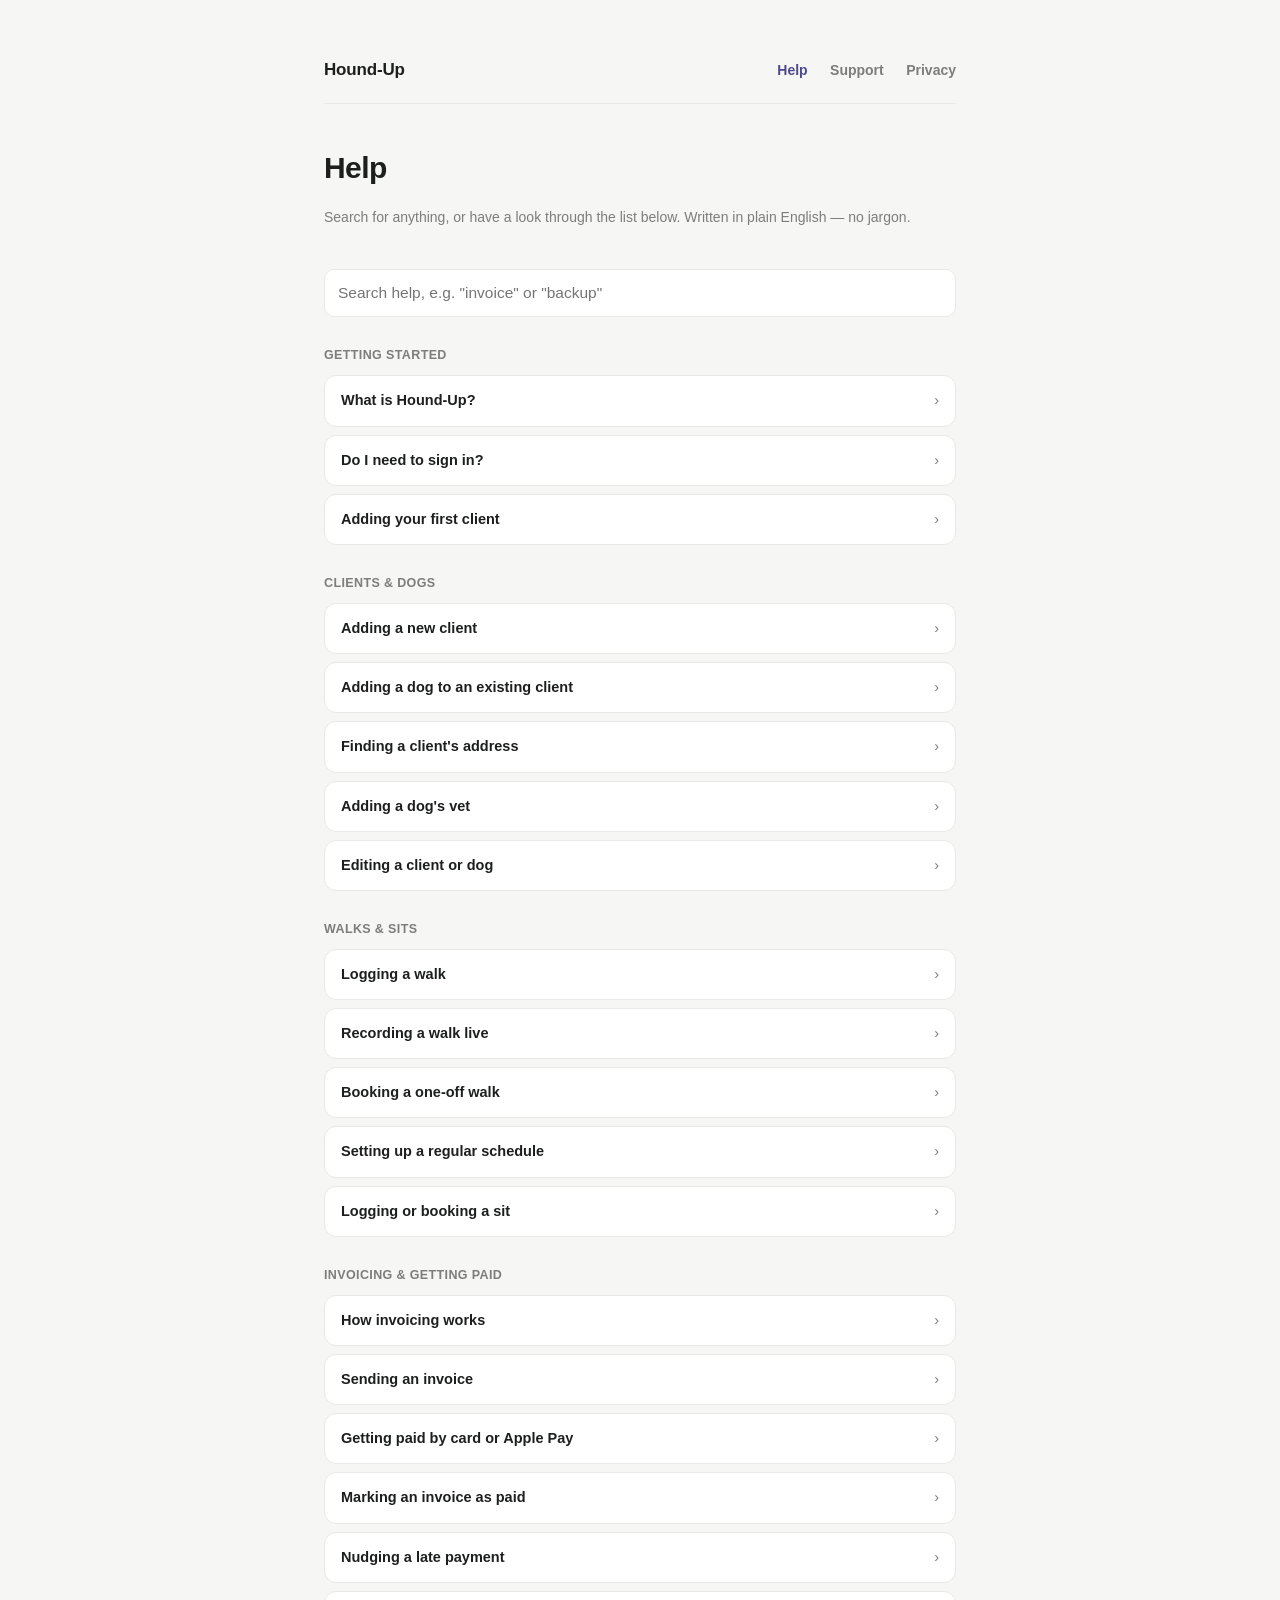
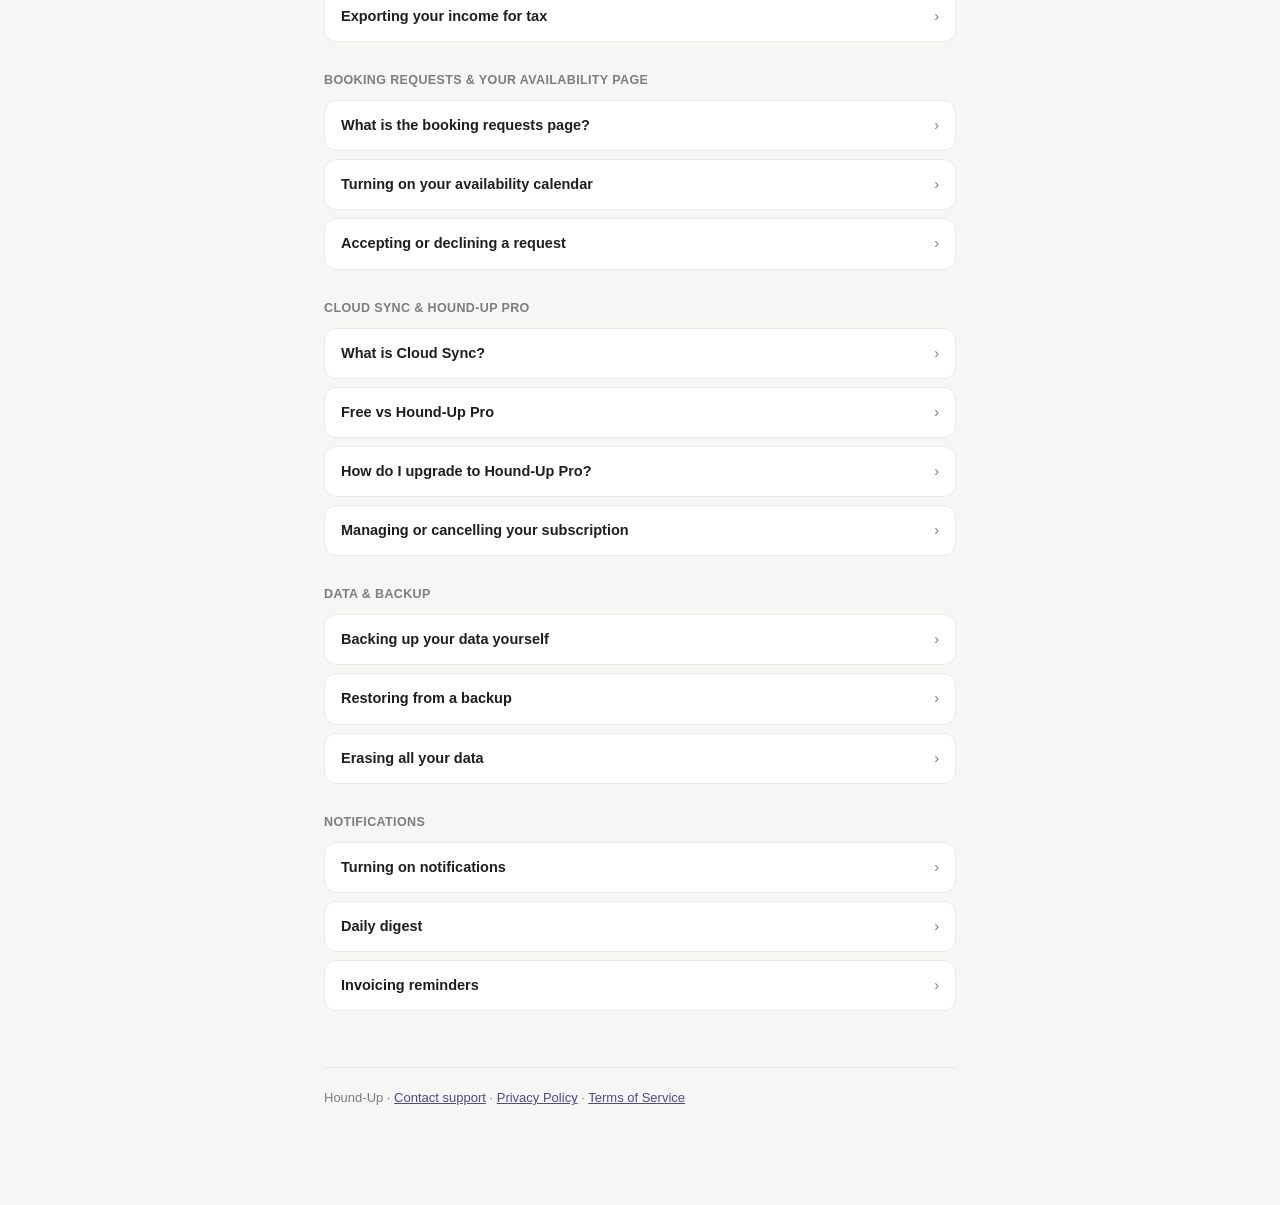
==== help.html @ 18dcc7c6 "Add a searchable Help Centre; trim Support to contact + link New help.html (search + category list +" ====
<!doctype html>
<html lang="en">
<head>
<meta charset="utf-8">
<meta name="viewport" content="width=device-width, initial-scale=1">
<title>Help — Hound-Up</title>
<link rel="stylesheet" href="style.css">
<style>
  .help-search { margin-bottom: 28px; }
  .help-category { font-size: 12.5px; font-weight: 800; letter-spacing: 0.03em; text-transform: uppercase; color: var(--muted); margin: 28px 0 10px; }
  .help-category:first-of-type { margin-top: 0; }
  .help-list { display: flex; flex-direction: column; gap: 8px; }
  .help-row { display: flex; align-items: center; justify-content: space-between; gap: 10px; background: var(--surface); border: 1px solid var(--hairline); border-radius: 12px; padding: 13px 16px; text-decoration: none; color: var(--ink); font-weight: 700; font-size: 14.5px; cursor: pointer; }
  .help-row:hover { border-color: var(--accent); }
  .help-row .chev { color: var(--muted); font-weight: 400; }
  .help-empty { color: var(--muted); font-size: 14.5px; padding: 12px 2px; }
  #detail-view { display: none; }
  .help-back { display: inline-block; margin-bottom: 18px; color: var(--accent); font-weight: 700; font-size: 13.5px; text-decoration: none; cursor: pointer; }
  .help-article-body p { margin: 0 0 14px; }
  .plan-card { background: var(--surface); border: 1px solid var(--hairline); border-radius: 12px; padding: 12px 16px 4px; margin-bottom: 10px; }
  .plan-card .feature { font-weight: 800; font-size: 14px; margin-bottom: 6px; }
  .plan-line { display: flex; gap: 10px; padding: 8px 0; font-size: 13.5px; }
  .plan-line + .plan-line { border-top: 1px solid var(--hairline); }
  .plan-line .plan-label { flex: 0 0 92px; font-weight: 800; font-size: 10.5px; text-transform: uppercase; letter-spacing: 0.02em; color: var(--muted); padding-top: 1px; }
  .plan-line.pro .plan-label { color: var(--accent); }
  .plan-line .plan-value { color: var(--ink); }
</style>
</head>
<body>
<div class="wrap">
  <header class="top">
    <a class="brand" href="/">Hound-Up</a>
    <nav>
      <a href="/help.html" aria-current="page">Help</a>
      <a href="/support.html">Support</a>
      <a href="/privacy.html">Privacy</a>
    </nav>
  </header>

  <div id="list-view">
    <h1>Help</h1>
    <p class="meta">Search for anything, or have a look through the list below. Written in plain English — no jargon.</p>

    <div class="field help-search">
      <input type="text" id="search" placeholder="Search help, e.g. &quot;invoice&quot; or &quot;backup&quot;" autocomplete="off">
    </div>

    <div id="results"></div>
  </div>

  <div id="detail-view">
    <a class="help-back" id="back-link">&larr; Back to Help</a>
    <h1 id="detail-title"></h1>
    <div id="detail-body"></div>
  </div>

  <footer>
    Hound-Up &middot; <a href="/support.html">Contact support</a> &middot; <a href="/privacy.html">Privacy Policy</a> &middot; <a href="/terms.html">Terms of Service</a>
  </footer>
</div>

<script>
  let articles = [];

  function categoriesInOrder(list) {
    const seen = new Set();
    const ordered = [];
    for (const a of list) {
      if (!seen.has(a.category)) { seen.add(a.category); ordered.push(a.category); }
    }
    return ordered;
  }

  function renderList(query) {
    const results = document.getElementById("results");
    results.innerHTML = "";
    const q = (query || "").trim().toLowerCase();

    if (!q) {
      for (const category of categoriesInOrder(articles)) {
        const heading = document.createElement("div");
        heading.className = "help-category";
        heading.textContent = category;
        results.appendChild(heading);

        const list = document.createElement("div");
        list.className = "help-list";
        articles.filter((a) => a.category === category).forEach((a) => list.appendChild(articleRow(a)));
        results.appendChild(list);
      }
      return;
    }

    const matches = articles.filter((a) =>
      a.title.toLowerCase().includes(q) ||
      a.body.some((p) => p.toLowerCase().includes(q)) ||
      (a.rows || []).some((r) => r.feature.toLowerCase().includes(q))
    );

    if (matches.length === 0) {
      const empty = document.createElement("div");
      empty.className = "help-empty";
      empty.textContent = `No help articles match "${query}" — try a different word.`;
      results.appendChild(empty);
      return;
    }

    const list = document.createElement("div");
    list.className = "help-list";
    matches.forEach((a) => list.appendChild(articleRow(a)));
    results.appendChild(list);
  }

  function articleRow(article) {
    const row = document.createElement("a");
    row.className = "help-row";
    row.href = `#${article.id}`;
    row.innerHTML = `<span>${article.title}</span><span class="chev">&rsaquo;</span>`;
    return row;
  }

  function renderDetail(article) {
    document.getElementById("detail-title").textContent = article.title;
    const body = document.getElementById("detail-body");
    body.innerHTML = "";

    if (article.kind === "planComparison" && article.rows) {
      const intro = document.createElement("div");
      intro.className = "help-article-body";
      article.body.forEach((p) => {
        const para = document.createElement("p");
        para.textContent = p;
        intro.appendChild(para);
      });
      body.appendChild(intro);

      article.rows.forEach((row) => {
        const card = document.createElement("div");
        card.className = "plan-card";
        card.innerHTML = `
          <div class="feature">${row.feature}</div>
          <div class="plan-line"><span class="plan-label">Free</span><span class="plan-value">${row.free}</span></div>
          <div class="plan-line pro"><span class="plan-label">Hound-Up Pro</span><span class="plan-value">${row.pro}</span></div>
        `;
        body.appendChild(card);
      });
      return;
    }

    const wrap = document.createElement("div");
    wrap.className = "help-article-body";
    article.body.forEach((p) => {
      const para = document.createElement("p");
      para.textContent = p;
      wrap.appendChild(para);
    });
    body.appendChild(wrap);
  }

  function showList() {
    document.getElementById("list-view").style.display = "block";
    document.getElementById("detail-view").style.display = "none";
  }

  function showDetail(article) {
    renderDetail(article);
    document.getElementById("list-view").style.display = "none";
    document.getElementById("detail-view").style.display = "block";
    window.scrollTo(0, 0);
  }

  function routeFromHash() {
    const id = window.location.hash.replace(/^#/, "");
    if (!id) { showList(); return; }
    const article = articles.find((a) => a.id === id);
    if (article) showDetail(article); else showList();
  }

  document.getElementById("search").addEventListener("input", (e) => renderList(e.target.value));
  document.getElementById("back-link").addEventListener("click", () => { window.location.hash = ""; });
  window.addEventListener("hashchange", routeFromHash);

  fetch("/help-content.json")
    .then((r) => r.json())
    .then((data) => {
      articles = data.articles || [];
      renderList("");
      routeFromHash();
    })
    .catch(() => {
      document.getElementById("results").innerHTML = '<p class="help-empty">Couldn\'t load help articles — check your connection and reload the page.</p>';
    });
</script>
</body>
</html>
---- style.css ----
/* Matches Hound-Up's own design tokens exactly — see
   Packages/DesignSystem/Sources/DesignSystem/Colors/ColorTokens.swift
   in the app repo (canvas/surface/ink/mutedBody/hairline/accent/onAccent).
   --accent is the app's own Indigo theme (AppTheme.palette, .indigo case)
   — every walker's page uses this same brand color, not a per-walker one. */
:root {
  --bg: #f6f6f5;
  --surface: #ffffff;
  --ink: #1d1e1e;
  --muted: #7c7d7c;
  --hairline: #e9e9e7;
  --accent: #4E4A8C;
  --accent-ink: #ffffff;
}

@media (prefers-color-scheme: dark) {
  :root {
    --bg: #111212;
    --surface: #1a1b1b;
    --ink: #eeefef;
    --muted: #868888;
    --hairline: #272828;
    --accent: #8885B7;
    --accent-ink: #111212;
  }
}

:root[data-theme="dark"] {
  --bg: #111212;
  --surface: #1a1b1b;
  --ink: #eeefef;
  --muted: #868888;
  --hairline: #272828;
  --accent: #8885B7;
  --accent-ink: #111212;
}

:root[data-theme="light"] {
  --bg: #f6f6f5;
  --surface: #ffffff;
  --ink: #1d1e1e;
  --muted: #7c7d7c;
  --hairline: #e9e9e7;
  --accent: #4E4A8C;
  --accent-ink: #ffffff;
}

* { box-sizing: border-box; }

body {
  margin: 0;
  background: var(--bg);
  color: var(--ink);
  font-family: -apple-system, BlinkMacSystemFont, "Segoe UI", Helvetica, Arial, sans-serif;
  line-height: 1.6;
}

.wrap {
  max-width: 680px;
  margin: 0 auto;
  padding: 56px 24px 96px;
}

header.top {
  display: flex;
  align-items: baseline;
  justify-content: space-between;
  gap: 16px;
  margin-bottom: 40px;
  padding-bottom: 20px;
  border-bottom: 1px solid var(--hairline);
}

header.top .brand-group {
  display: flex;
  align-items: baseline;
  gap: 8px;
}

header.top .brand {
  font-weight: 800;
  font-size: 17px;
  letter-spacing: -0.01em;
  color: var(--ink);
  text-decoration: none;
}

header.top .brand-tag {
  display: none;
  font-size: 12px;
  font-weight: 600;
  color: var(--muted);
}

header.top nav a {
  color: var(--muted);
  text-decoration: none;
  font-size: 14px;
  font-weight: 600;
  margin-left: 18px;
}

header.top nav a:hover,
header.top nav a[aria-current="page"] {
  color: var(--accent);
}

h1 {
  font-size: 30px;
  letter-spacing: -0.02em;
  text-wrap: balance;
  margin: 0 0 6px;
}

.meta {
  color: var(--muted);
  font-size: 14px;
  margin-bottom: 40px;
}

h2 {
  font-size: 19px;
  margin: 40px 0 12px;
  letter-spacing: -0.01em;
}

p, li {
  font-size: 15.5px;
  color: var(--ink);
}

ul {
  padding-left: 22px;
}

li + li {
  margin-top: 6px;
}

strong {
  font-weight: 700;
}

a {
  color: var(--accent);
}

.card {
  background: var(--surface);
  border: 1px solid var(--hairline);
  border-radius: 14px;
  padding: 20px 22px;
  margin: 20px 0;
}

.card p:first-child { margin-top: 0; }
.card p:last-child { margin-bottom: 0; }

footer {
  margin-top: 56px;
  padding-top: 20px;
  border-top: 1px solid var(--hairline);
  color: var(--muted);
  font-size: 13px;
}

.index-links {
  display: flex;
  flex-direction: column;
  gap: 12px;
  margin-top: 28px;
}

.index-links a {
  display: block;
  background: var(--surface);
  border: 1px solid var(--hairline);
  border-radius: 14px;
  padding: 16px 20px;
  text-decoration: none;
  color: var(--ink);
  font-weight: 700;
  font-size: 15.5px;
}

.index-links a:hover {
  border-color: var(--accent);
}

.index-links span {
  display: block;
  font-weight: 500;
  color: var(--muted);
  font-size: 13.5px;
  margin-top: 4px;
}

.field {
  display: flex;
  flex-direction: column;
  gap: 6px;
  margin-bottom: 18px;
}

.field label {
  font-size: 13.5px;
  font-weight: 700;
  color: var(--muted);
}

.field input,
.field textarea {
  font: inherit;
  font-size: 15.5px;
  color: var(--ink);
  background: var(--surface);
  border: 1px solid var(--hairline);
  border-radius: 10px;
  padding: 11px 13px;
  width: 100%;
}

.field textarea {
  resize: vertical;
  min-height: 72px;
}

.field input:focus,
.field textarea:focus {
  outline: 2px solid var(--accent);
  outline-offset: 1px;
}

.btn {
  display: inline-block;
  font: inherit;
  font-size: 15.5px;
  font-weight: 700;
  color: var(--accent-ink);
  background: var(--accent);
  border: none;
  border-radius: 10px;
  padding: 13px 20px;
  cursor: pointer;
  width: 100%;
}

.btn:disabled {
  opacity: 0.6;
  cursor: default;
}

.form-error {
  color: #a1483c;
  font-size: 13.5px;
  margin: -8px 0 16px;
}

.avail-legend {
  display: flex;
  align-items: center;
  gap: 8px;
  font-size: 12.5px;
  color: var(--muted);
  margin-bottom: 16px;
}

.avail-legend .swatch {
  display: inline-block;
  width: 14px;
  height: 14px;
  border-radius: 4px;
  background: color-mix(in srgb, var(--accent) 14%, var(--surface));
  border: 1px solid color-mix(in srgb, var(--accent) 35%, transparent);
}

.month-label {
  font-size: 13px;
  font-weight: 800;
  color: var(--ink);
  margin-bottom: 8px;
}

.day-strip {
  display: flex;
  gap: 8px;
  overflow-x: auto;
  padding: 2px 2px 10px;
  margin-bottom: 14px;
  border-bottom: 1px solid var(--hairline);
  -webkit-overflow-scrolling: touch;
  scrollbar-width: none;
}

.day-strip::-webkit-scrollbar {
  display: none;
}

.day-btn {
  flex: 0 0 auto;
  display: flex;
  flex-direction: column;
  align-items: center;
  gap: 5px;
  min-width: 46px;
  padding: 8px 10px;
  border-radius: 12px;
  border: 1px solid var(--hairline);
  background: var(--surface);
  font: inherit;
  cursor: pointer;
  -webkit-tap-highlight-color: transparent;
}

.day-btn .weekday {
  font-size: 10.5px;
  font-weight: 700;
  text-transform: uppercase;
  letter-spacing: 0.03em;
  color: var(--muted);
}

.day-btn .daynum {
  font-size: 15px;
  font-weight: 800;
  color: var(--ink);
  white-space: nowrap;
}

.day-btn .daynum.with-month {
  font-size: 12.5px;
}

.day-btn .dot {
  width: 5px;
  height: 5px;
  border-radius: 999px;
  background: color-mix(in srgb, var(--accent) 55%, transparent);
}

.day-btn.closed .dot,
.day-btn.full .dot {
  background: var(--hairline);
}

.day-btn.selected {
  border-color: var(--accent);
  background: color-mix(in srgb, var(--accent) 10%, var(--surface));
}

.day-btn.selected .weekday,
.day-btn.selected .daynum {
  color: var(--accent);
}

.avail-day-label {
  display: flex;
  align-items: center;
  gap: 8px;
  font-size: 13.5px;
  font-weight: 700;
  color: var(--ink);
  margin-bottom: 9px;
}

.today-tag {
  font-size: 10.5px;
  font-weight: 700;
  text-transform: uppercase;
  letter-spacing: 0.03em;
  color: var(--accent-ink);
  background: var(--accent);
  padding: 2px 7px;
  border-radius: 999px;
}

.avail-status {
  font-size: 13.5px;
  color: var(--muted);
}

.avail-chips {
  display: flex;
  flex-wrap: wrap;
  gap: 8px;
}

.avail-chip {
  font: inherit;
  font-size: 13.5px;
  font-weight: 700;
  color: var(--accent);
  background: color-mix(in srgb, var(--accent) 12%, var(--surface));
  border: 1px solid color-mix(in srgb, var(--accent) 32%, transparent);
  border-radius: 999px;
  padding: 7px 14px;
  cursor: pointer;
  transition: background-color 0.12s ease, color 0.12s ease, border-color 0.12s ease;
  /* iOS Safari leaves a tap in a "stuck" :hover/highlight state that can
     visually compete with the .selected background applied right after
     the tap — this is exactly what made a picked chip look unchanged on
     a real phone even though the class toggle itself was correct. */
  -webkit-tap-highlight-color: transparent;
}

.avail-chip:hover {
  background: color-mix(in srgb, var(--accent) 22%, var(--surface));
}

.avail-chip.selected,
.avail-chip.selected:hover {
  color: var(--accent-ink);
  background: var(--accent);
  border-color: var(--accent);
}

.avail-busy-note {
  margin-top: 9px;
  font-size: 12.5px;
  color: var(--muted);
}
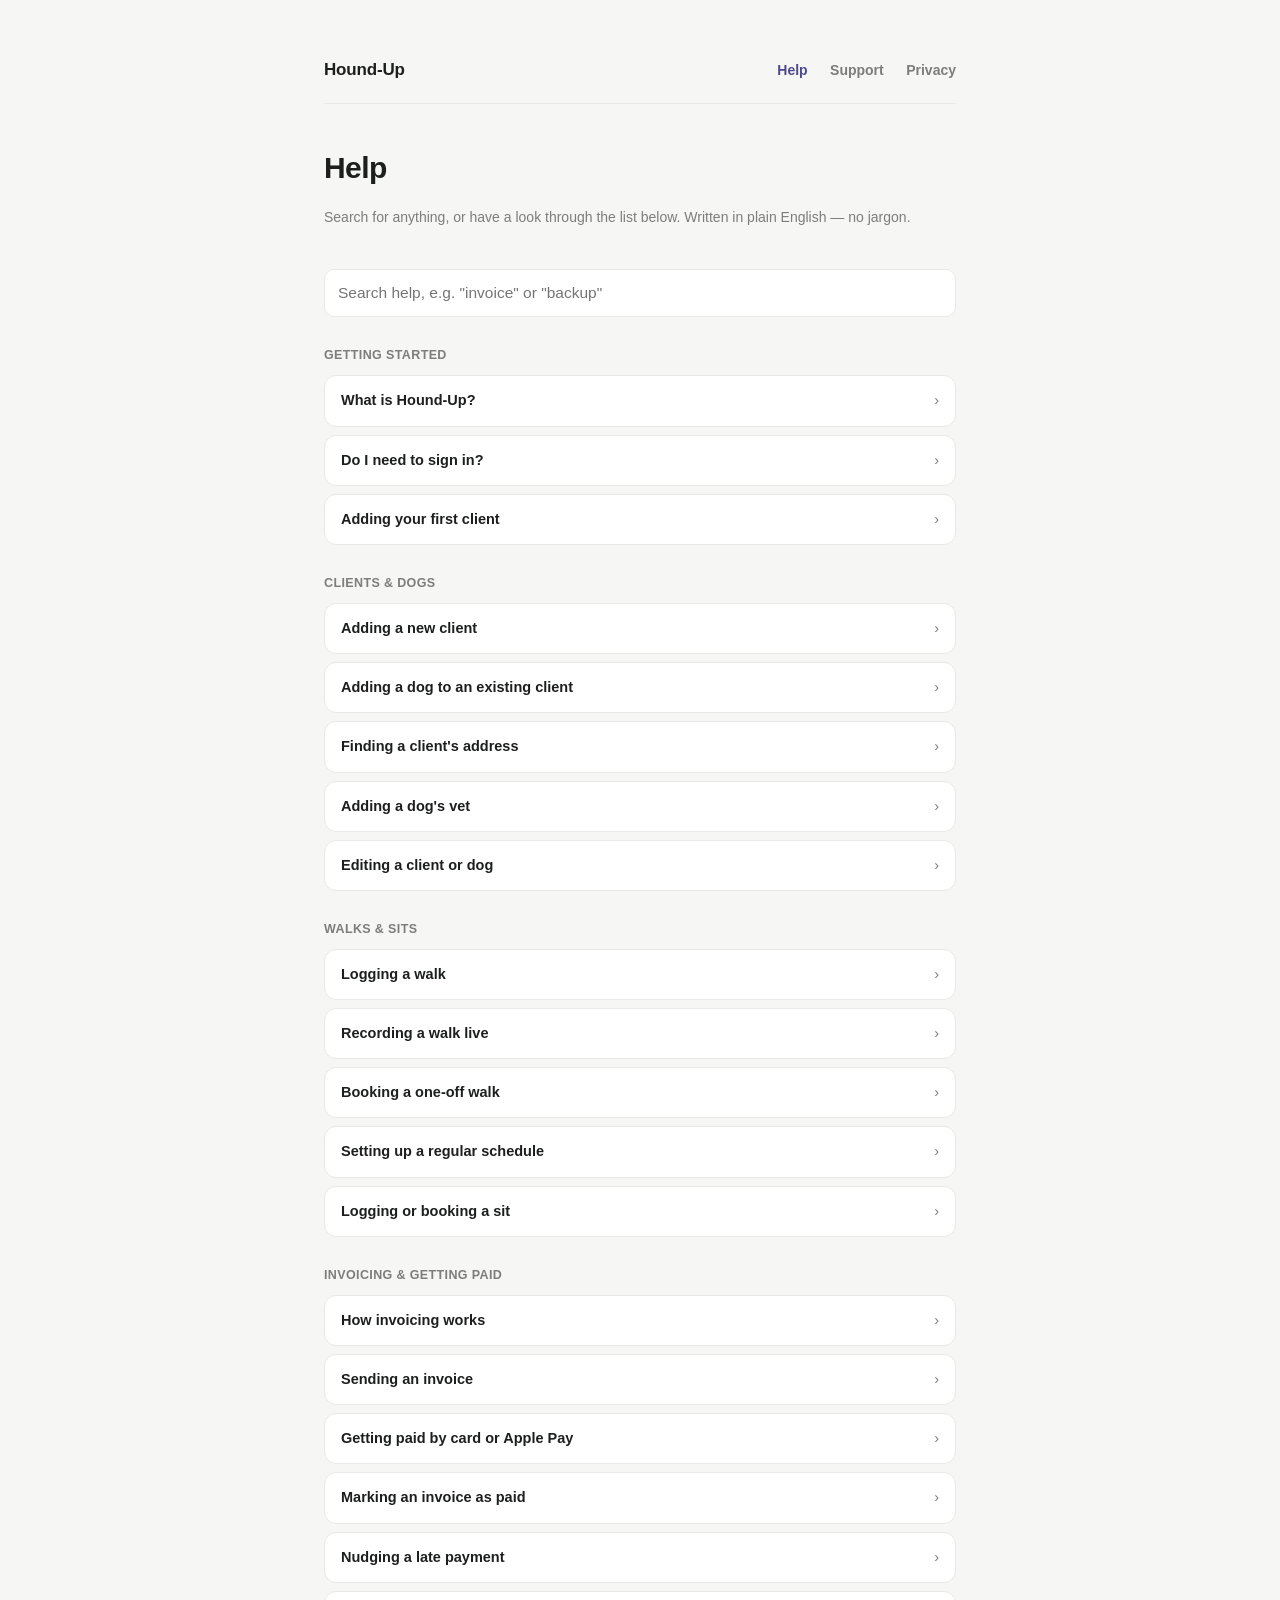
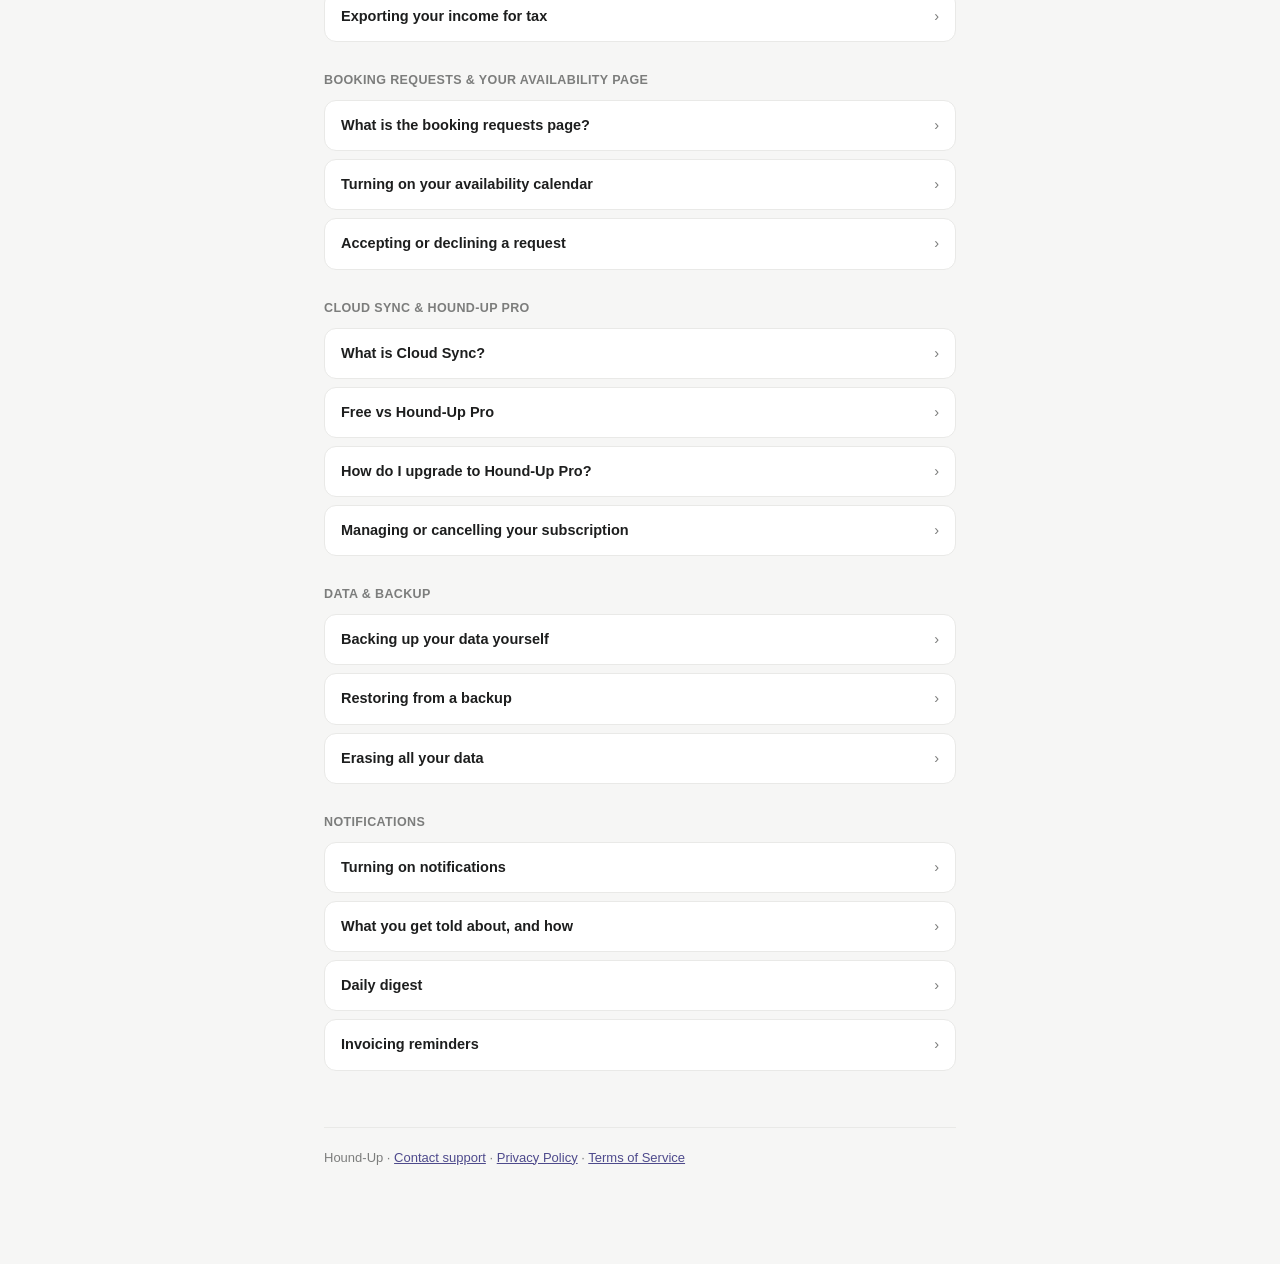
==== commit f7633f06: "Refresh marketing page from marketing-features.md, add paw branding Content was still following the " ====
--- a/help.html
+++ b/help.html
@@ -4,6 +4,9 @@
 <meta charset="utf-8">
 <meta name="viewport" content="width=device-width, initial-scale=1">
 <title>Help — Hound-Up</title>
+<link rel="icon" href="img/favicon-32.png" sizes="32x32">
+<link rel="icon" href="img/favicon-16.png" sizes="16x16">
+<link rel="apple-touch-icon" href="img/apple-touch-icon.png">
 <link rel="stylesheet" href="style.css">
 <style>
   .help-search { margin-bottom: 28px; }
--- a/style.css
+++ b/style.css
@@ -250,6 +250,51 @@
   cursor: default;
 }
 
+.btn-secondary {
+  display: inline-block;
+  font: inherit;
+  font-size: 15.5px;
+  font-weight: 700;
+  color: var(--ink);
+  background: transparent;
+  border: 1px solid var(--hairline);
+  border-radius: 10px;
+  padding: 13px 20px;
+  cursor: pointer;
+  width: 100%;
+}
+
+.btn-row {
+  display: flex;
+  gap: 10px;
+  margin-top: 4px;
+}
+
+.btn-row .btn,
+.btn-row .btn-secondary {
+  width: auto;
+  flex: 1;
+}
+
+.review-list {
+  display: grid;
+  grid-template-columns: auto 1fr;
+  gap: 8px 16px;
+  margin: 16px 0;
+}
+
+.review-list dt {
+  font-size: 13.5px;
+  font-weight: 700;
+  color: var(--muted);
+}
+
+.review-list dd {
+  margin: 0;
+  font-size: 15.5px;
+  color: var(--ink);
+}
+
 .form-error {
   color: #a1483c;
   font-size: 13.5px;
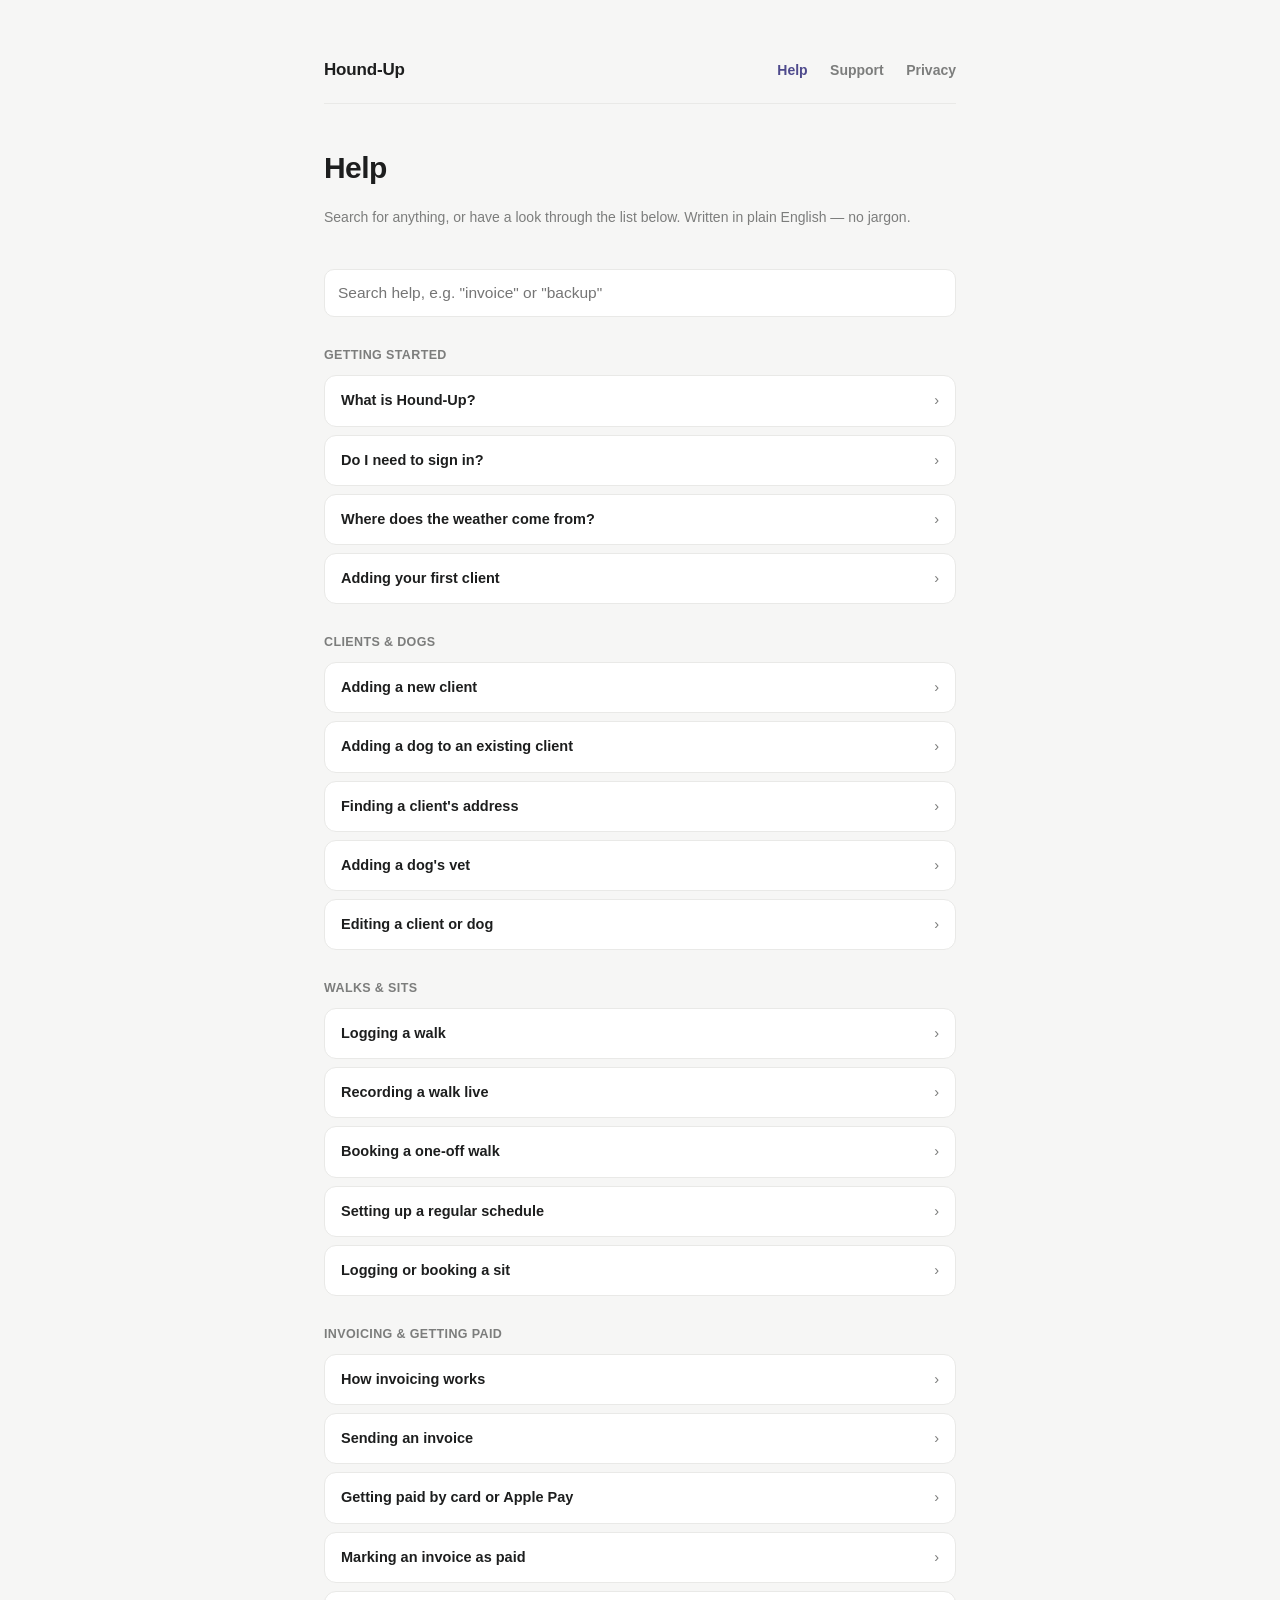
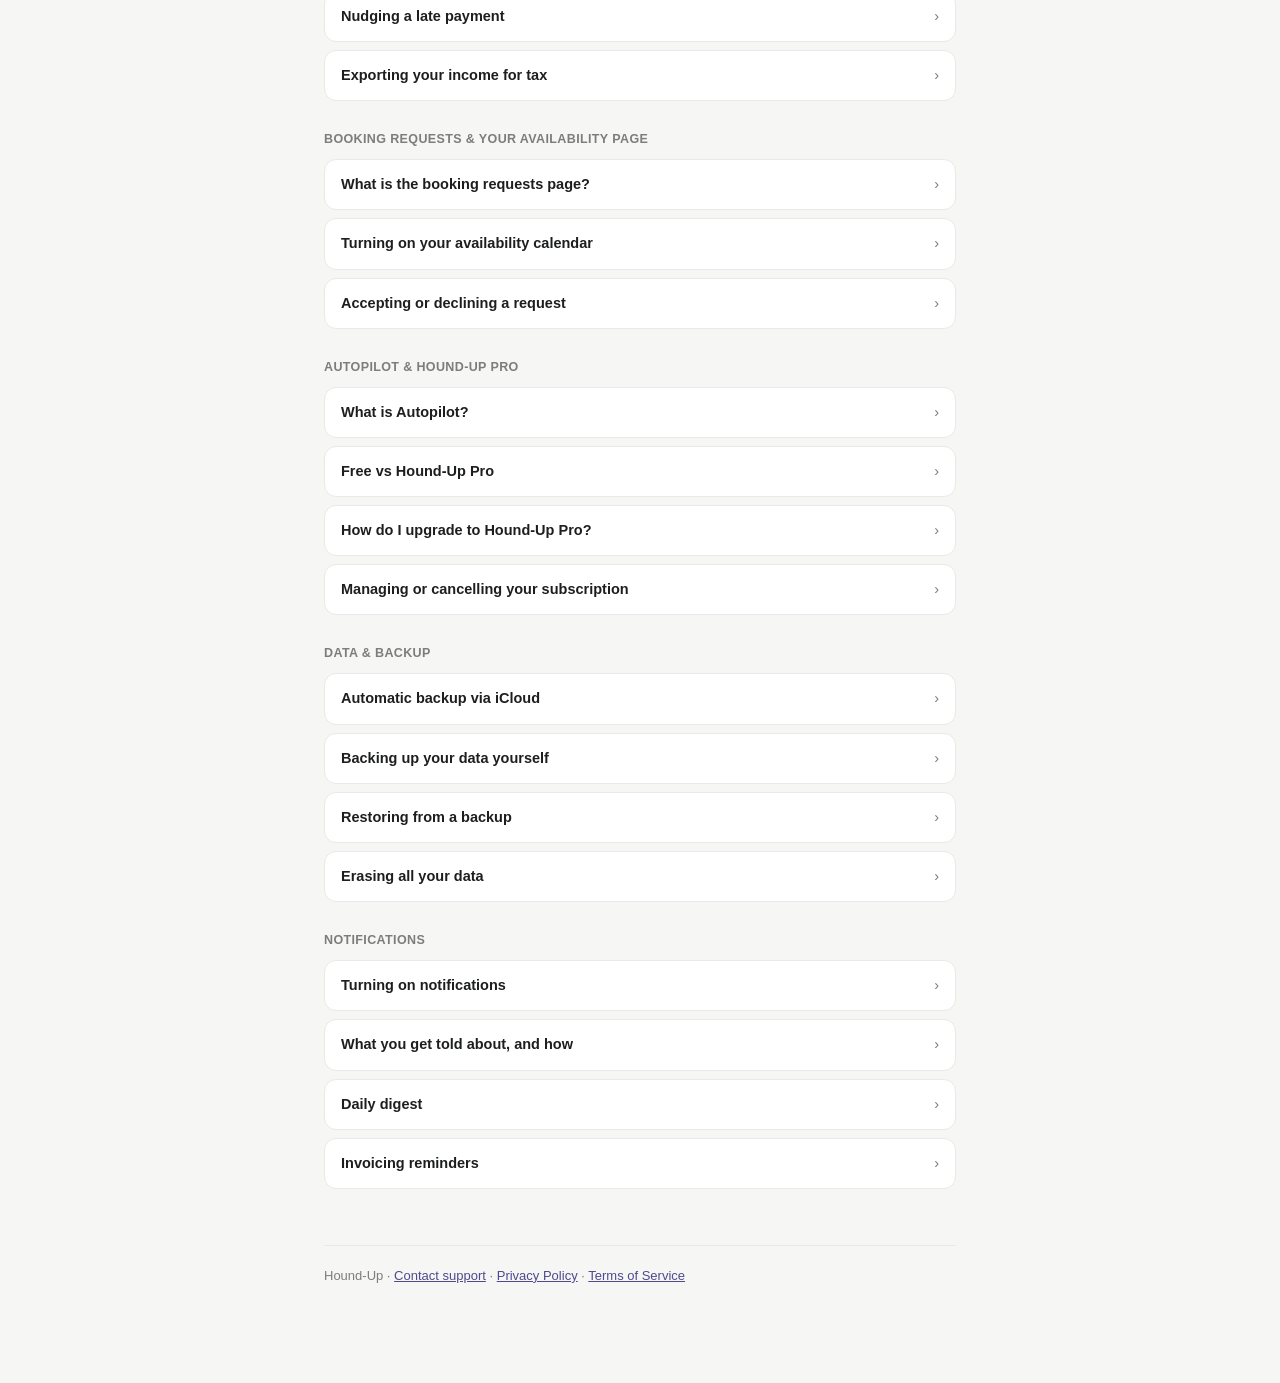
==== commit 7115bbc9: "Make the Free vs Pro help article a real 3-tier comparison Matches the same content/rendering change" ====
--- a/help.html
+++ b/help.html
@@ -7,7 +7,7 @@
 <link rel="icon" href="img/favicon-32.png" sizes="32x32">
 <link rel="icon" href="img/favicon-16.png" sizes="16x16">
 <link rel="apple-touch-icon" href="img/apple-touch-icon.png">
-<link rel="stylesheet" href="style.css">
+<link rel="stylesheet" href="style.css?v=2">
 <style>
   .help-search { margin-bottom: 28px; }
   .help-category { font-size: 12.5px; font-weight: 800; letter-spacing: 0.03em; text-transform: uppercase; color: var(--muted); margin: 28px 0 10px; }
@@ -142,7 +142,8 @@
         card.className = "plan-card";
         card.innerHTML = `
           <div class="feature">${row.feature}</div>
-          <div class="plan-line"><span class="plan-label">Free</span><span class="plan-value">${row.free}</span></div>
+          <div class="plan-line"><span class="plan-label">Just installed</span><span class="plan-value">${row.notSignedIn}</span></div>
+          <div class="plan-line"><span class="plan-label">Free account</span><span class="plan-value">${row.free}</span></div>
           <div class="plan-line pro"><span class="plan-label">Hound-Up Pro</span><span class="plan-value">${row.pro}</span></div>
         `;
         body.appendChild(card);
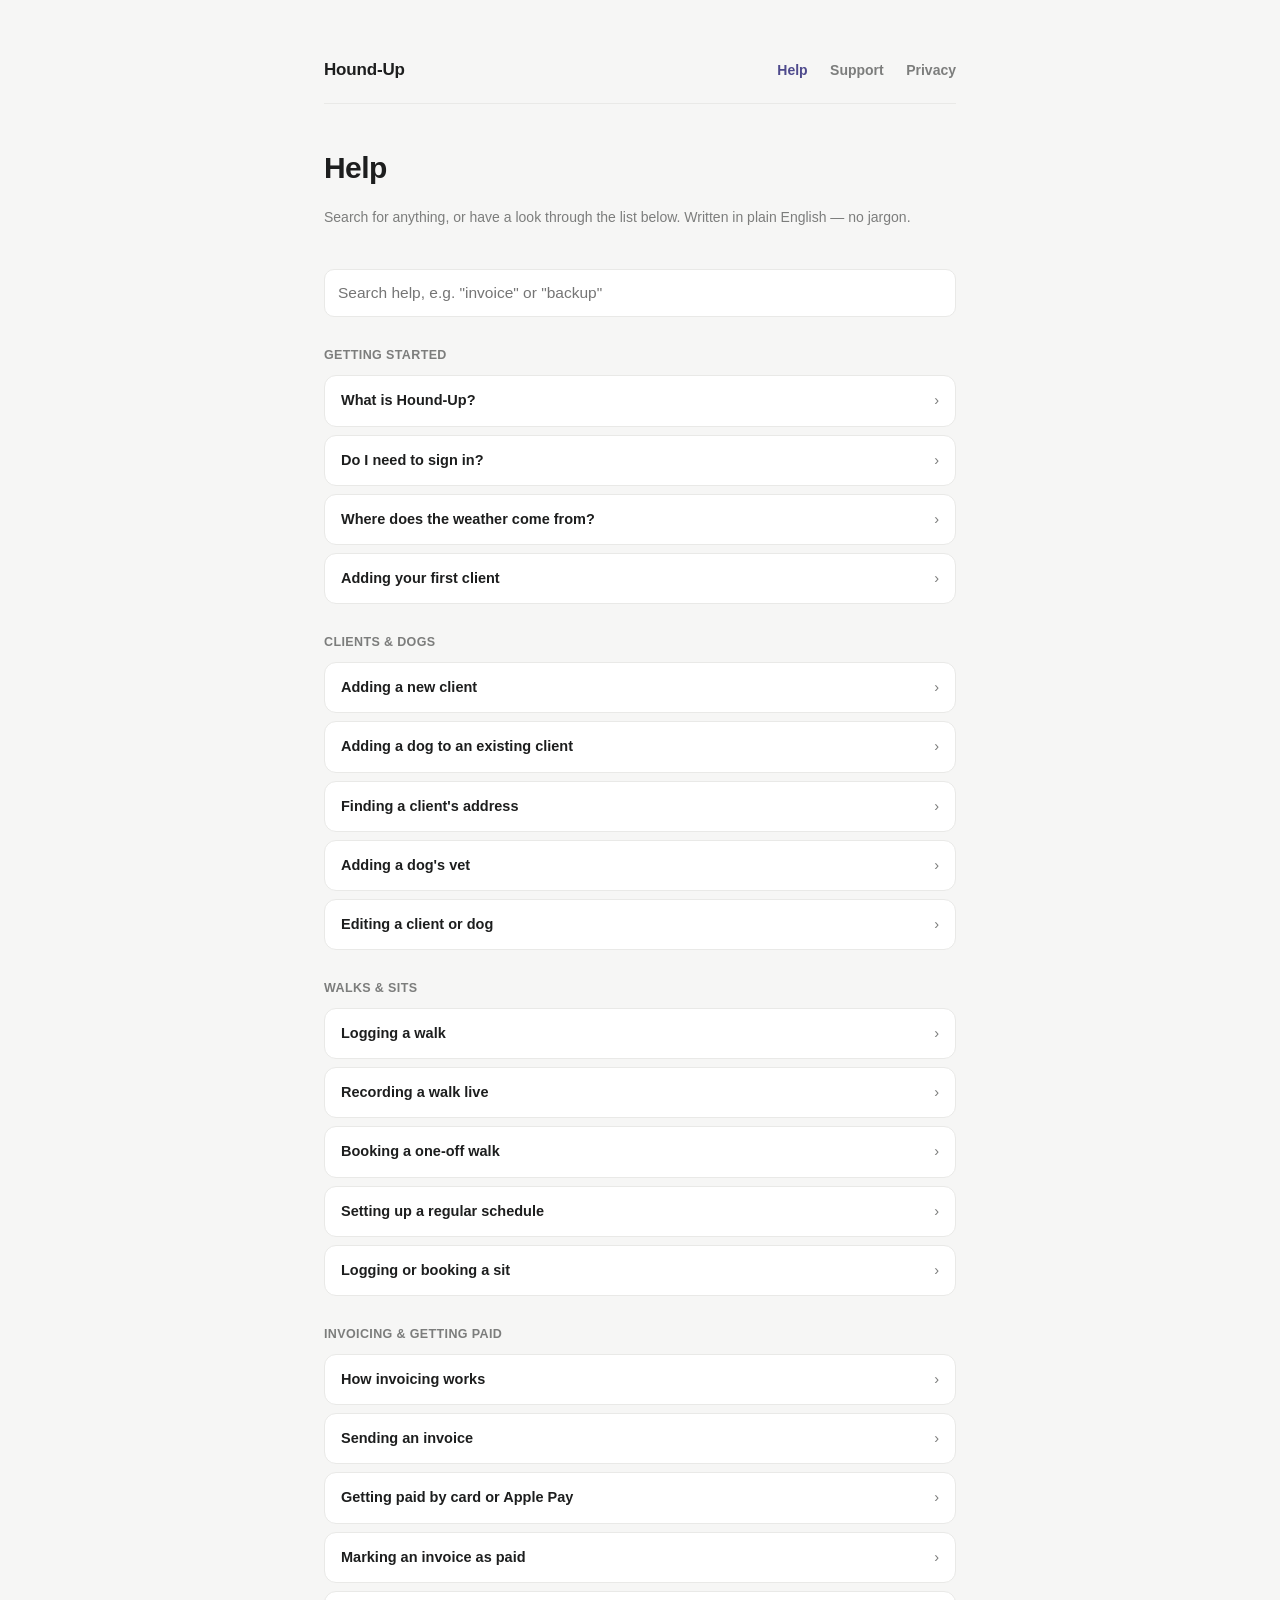
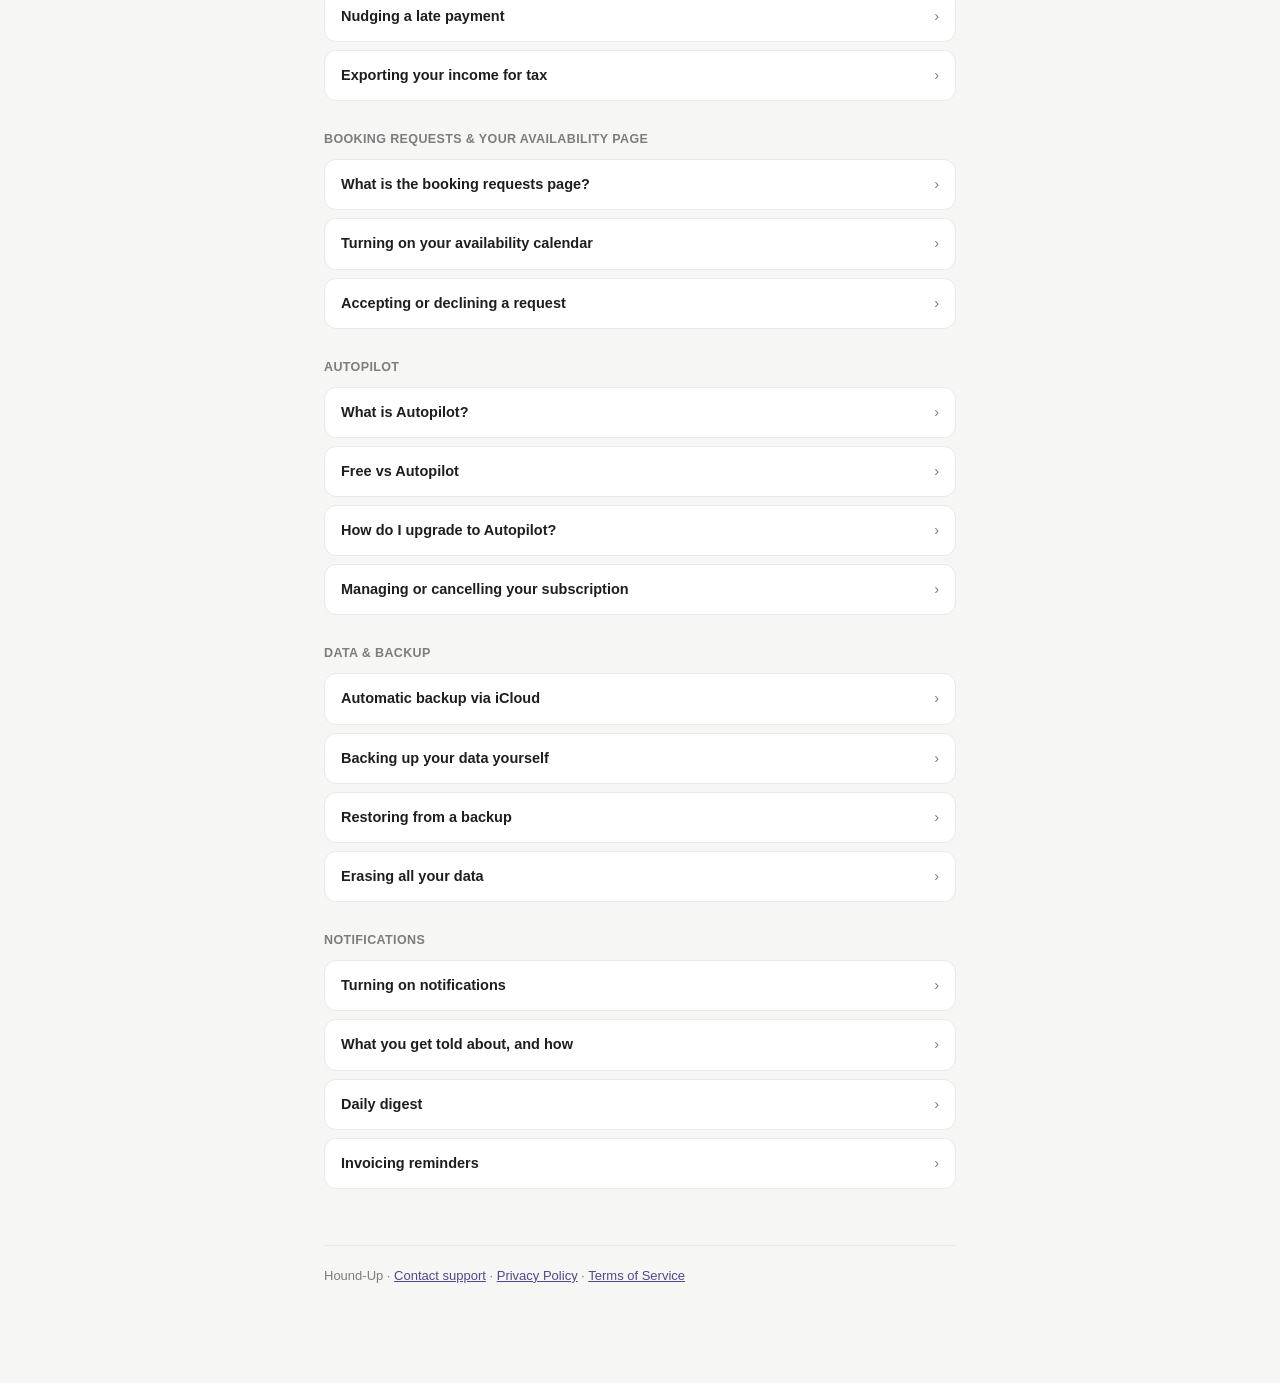
==== commit 0f7c8208: "Rename Hound-Up Pro to Autopilot everywhere, matching the app Same swap as the app's own rename: one" ====
--- a/help.html
+++ b/help.html
@@ -144,7 +144,7 @@
           <div class="feature">${row.feature}</div>
           <div class="plan-line"><span class="plan-label">Just installed</span><span class="plan-value">${row.notSignedIn}</span></div>
           <div class="plan-line"><span class="plan-label">Free account</span><span class="plan-value">${row.free}</span></div>
-          <div class="plan-line pro"><span class="plan-label">Hound-Up Pro</span><span class="plan-value">${row.pro}</span></div>
+          <div class="plan-line pro"><span class="plan-label">Autopilot</span><span class="plan-value">${row.pro}</span></div>
         `;
         body.appendChild(card);
       });
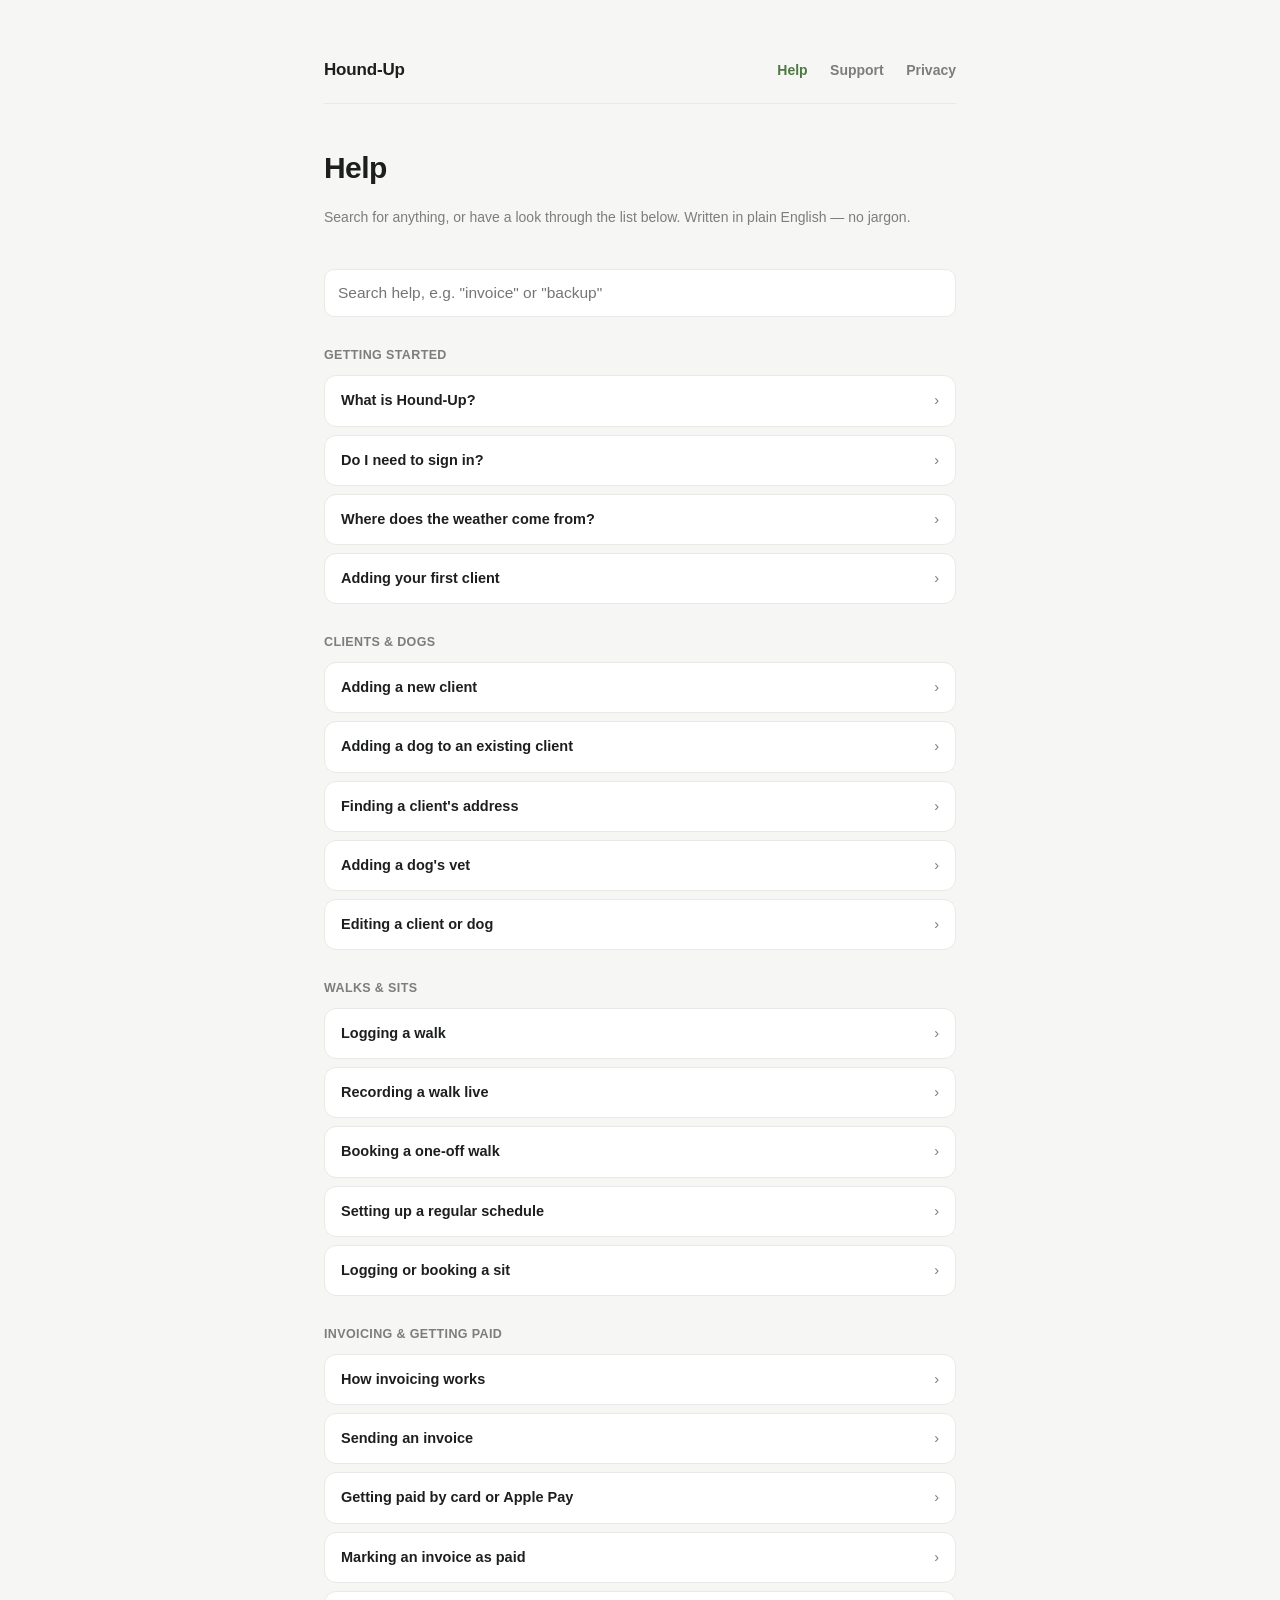
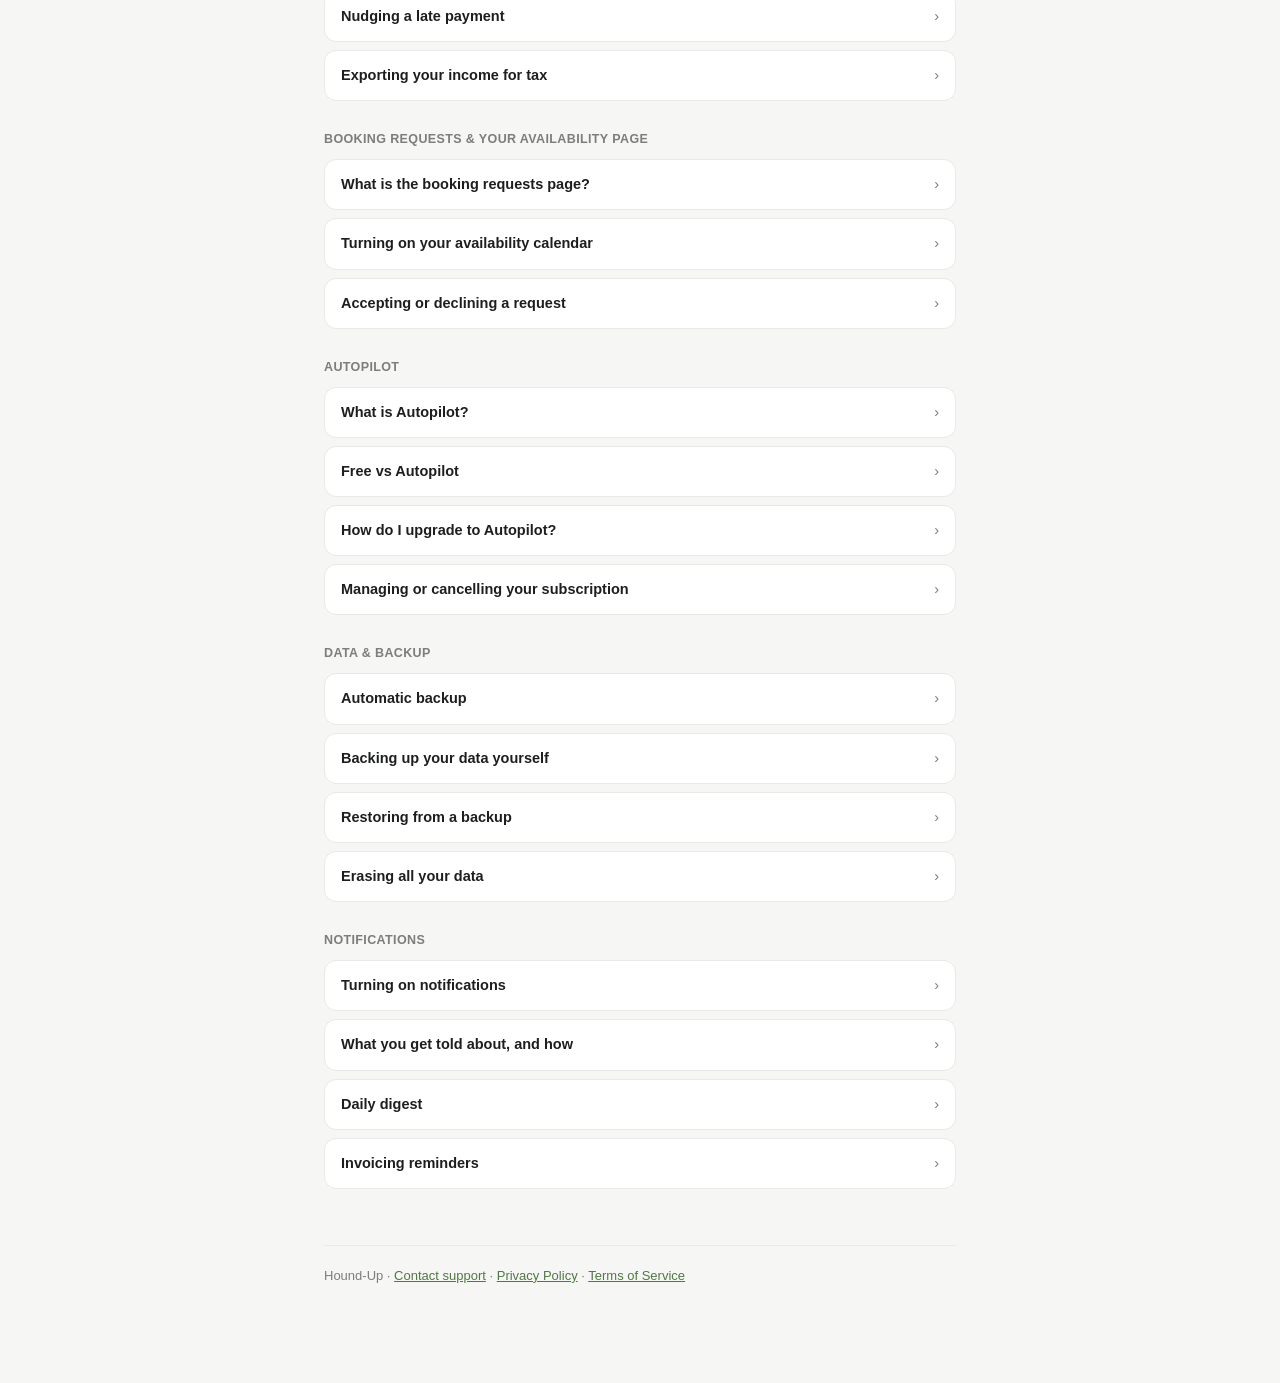
==== commit bb08c2aa: "Mirror Hound-Up's mandatory sign-in Help Centre copy fixes help-content.json is the byte-for-byte co" ====
--- a/help.html
+++ b/help.html
@@ -142,7 +142,6 @@
         card.className = "plan-card";
         card.innerHTML = `
           <div class="feature">${row.feature}</div>
-          <div class="plan-line"><span class="plan-label">Just installed</span><span class="plan-value">${row.notSignedIn}</span></div>
           <div class="plan-line"><span class="plan-label">Free account</span><span class="plan-value">${row.free}</span></div>
           <div class="plan-line pro"><span class="plan-label">Autopilot</span><span class="plan-value">${row.pro}</span></div>
         `;
--- a/style.css
+++ b/style.css
@@ -1,15 +1,17 @@
-/* Matches Hound-Up's own design tokens exactly — see
+/* Neutrals match Hound-Up's own design tokens exactly — see
    Packages/DesignSystem/Sources/DesignSystem/Colors/ColorTokens.swift
-   in the app repo (canvas/surface/ink/mutedBody/hairline/accent/onAccent).
-   --accent is the app's own Indigo theme (AppTheme.palette, .indigo case)
-   — every walker's page uses this same brand color, not a per-walker one. */
+   in the app repo (canvas/surface/ink/mutedBody/hairline). --accent is
+   the microsite's own "meadow" green (supabase/functions/render-microsite/
+   index.ts's THEMES.meadow), not the app's in-app Indigo — every web page
+   (this one, help/terms/privacy/support) uses this same fixed brand
+   colour, not a per-walker one. */
 :root {
   --bg: #f6f6f5;
   --surface: #ffffff;
   --ink: #1d1e1e;
   --muted: #7c7d7c;
   --hairline: #e9e9e7;
-  --accent: #4E4A8C;
+  --accent: #4F7942;
   --accent-ink: #ffffff;
 }
 
@@ -20,8 +22,8 @@
     --ink: #eeefef;
     --muted: #868888;
     --hairline: #272828;
-    --accent: #8885B7;
-    --accent-ink: #111212;
+    --accent: #7FB86A;
+    --accent-ink: #14210F;
   }
 }
 
@@ -31,8 +33,8 @@
   --ink: #eeefef;
   --muted: #868888;
   --hairline: #272828;
-  --accent: #8885B7;
-  --accent-ink: #111212;
+  --accent: #7FB86A;
+  --accent-ink: #14210F;
 }
 
 :root[data-theme="light"] {
@@ -41,11 +43,23 @@
   --ink: #1d1e1e;
   --muted: #7c7d7c;
   --hairline: #e9e9e7;
-  --accent: #4E4A8C;
+  --accent: #4F7942;
   --accent-ink: #ffffff;
 }
 
 * { box-sizing: border-box; }
+
+.sr-only {
+  position: absolute;
+  width: 1px;
+  height: 1px;
+  padding: 0;
+  margin: -1px;
+  overflow: hidden;
+  clip: rect(0, 0, 0, 0);
+  white-space: nowrap;
+  border: 0;
+}
 
 body {
   margin: 0;
